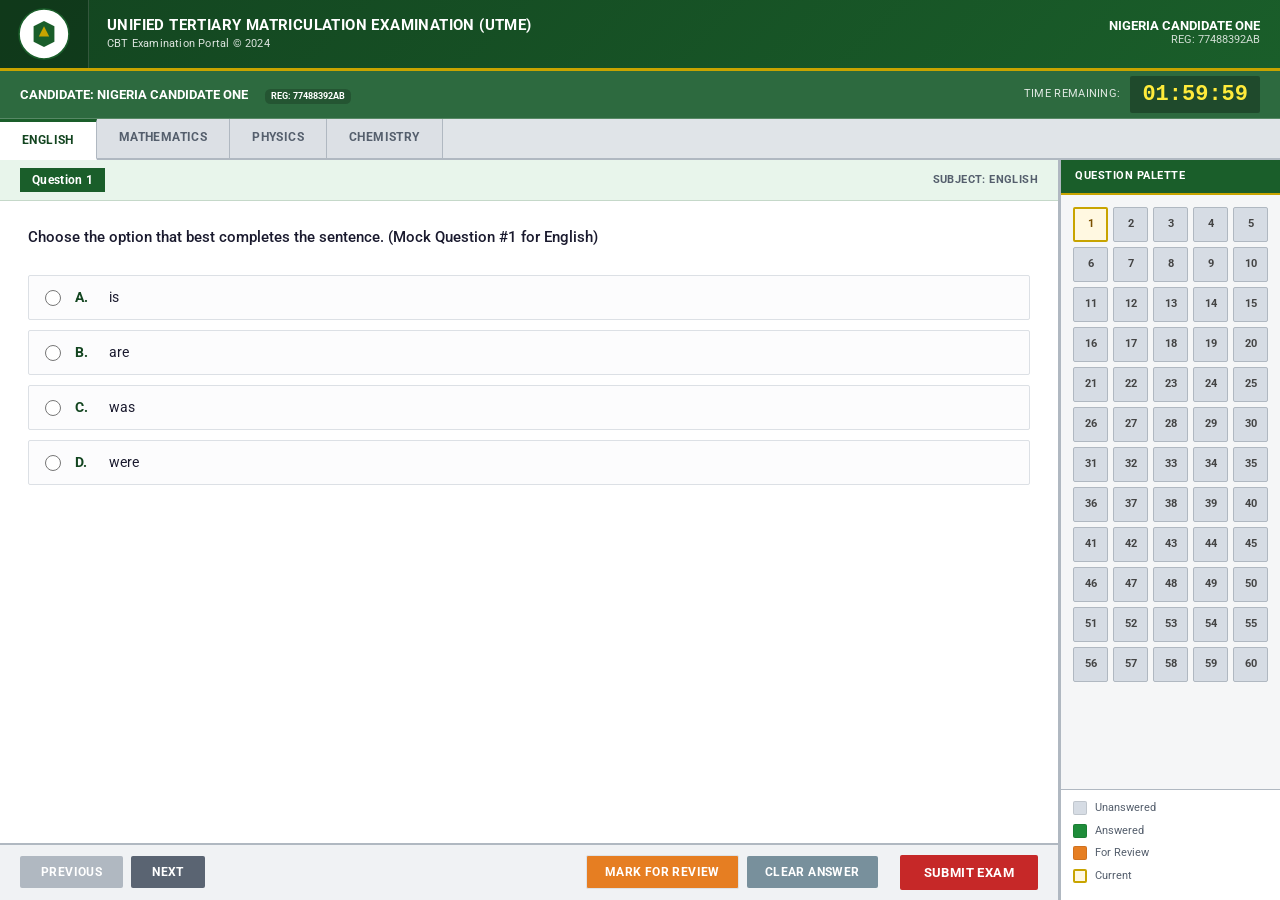
==== exam.html @ d885ccbb "first commit" ====
<!DOCTYPE html>
<html lang="en">
<head>
    <meta charset="UTF-8">
    <meta name="viewport" content="width=device-width, initial-scale=1.0">
    <title>UTME CBT Examination - Live</title>
    <link href="https://cdn.jsdelivr.net/npm/bootstrap@5.3.0/dist/css/bootstrap.min.css" rel="stylesheet">
    <link rel="stylesheet" href="css/style.css">
</head>
<body class="exam-body">

    <header class="jamb-header">
        <div class="header-logo-wrap">
            <svg class="logo-svg" viewBox="0 0 100 100" xmlns="http://www.w3.org/2000/svg">
                <circle cx="50" cy="50" r="48" fill="#fff" stroke="#1a5e2a" stroke-width="3"/>
                <path d="M30 35 L50 25 L70 35 L70 65 L50 75 L30 65 Z" fill="#1a5e2a" />
                <path d="M50 35 L60 55 L40 55 Z" fill="#c8a400" />
            </svg>
        </div>
        <div class="header-text">
            <h1>Unified Tertiary Matriculation Examination (UTME)</h1>
            <small>CBT Examination Portal &copy; 2024</small>
        </div>
        <div class="header-right">
            <div class="text-end">
                <div class="fw-bold" style="line-height:1; font-size:13px;" id="userNameHeader">NIGERIA CANDIDATE ONE</div>
                <div style="font-size:11px; opacity:0.8;" id="userRegHeader">REG: 77488392AB</div>
            </div>
        </div>
    </header>

    <div class="cand-strip">
        <div>
            <span class="cand-name me-3" id="stripName">CANDIDATE: NIGERIA CANDIDATE ONE</span>
            <span class="badge" style="background:rgba(0,0,0,0.2);" id="stripReg">REG: 77488392AB</span>
        </div>
        <div class="timer-wrap">
            <span class="timer-label">Time Remaining:</span>
            <div class="timer-display" id="timerDisplay">02:00:00</div>
        </div>
    </div>

    <!-- Subject Tabs -->
    <div class="subject-tabs-bar" id="subjectTabsContainer">
        <!-- Tabs injected by JS -->
    </div>

    <div class="exam-main">
        <!-- Left Side: Questions -->
        <div class="q-panel">
            <div class="q-panel-header">
                <div class="q-num-badge" id="questionNumberLabel">Question 1</div>
                <div class="q-subject-tag" id="activeSubjectDisplay">SUBJECT: USE OF ENGLISH</div>
            </div>

            <div class="q-body">
                <div class="q-text" id="questionText">
                    Loading question...
                </div>

                <div class="options-container" id="optionsList">
                    <!-- Options injected by JS -->
                </div>
            </div>

            <div class="q-controls">
                <div class="ctrl-group">
                    <button class="btn-ctrl btn-prev-next px-4" id="prevBtn">PREVIOUS</button>
                    <button class="btn-ctrl btn-prev-next px-4" id="nextBtn">NEXT</button>
                </div>
                <div class="ctrl-group">
                    <button class="btn-ctrl btn-review border" id="reviewBtn">MARK FOR REVIEW</button>
                    <button class="btn-ctrl btn-clear" id="clearBtn">CLEAR ANSWER</button>
                    <button class="btn-ctrl btn-submit-exam ms-3" id="submitBtn">SUBMIT EXAM</button>
                </div>
            </div>
        </div>

        <!-- Right Side: Palette -->
        <div class="palette-panel">
            <div class="palette-header">Question Palette</div>
            <div class="palette-grid" id="paletteGrid">
                <!-- Numbers injected by JS: pal-btn -->
            </div>

            <div class="palette-legend">
                <div class="legend-row">
                    <div class="legend-box" style="background:var(--unanswered);"></div>
                    <span>Unanswered</span>
                </div>
                <div class="legend-row">
                    <div class="legend-box" style="background:var(--answered);"></div>
                    <span>Answered</span>
                </div>
                <div class="legend-row">
                    <div class="legend-box" style="background:var(--review);"></div>
                    <span>For Review</span>
                </div>
                <div class="legend-row">
                    <div class="legend-box" style="background:var(--current-bg); border:2px solid var(--current-border);"></div>
                    <span>Current</span>
                </div>
            </div>
        </div>
    </div>

    <!-- Review Summary Modal -->
    <div class="modal fade" id="summaryModal" data-bs-backdrop="static" tabindex="-1">
        <div class="modal-dialog modal-lg modal-dialog-centered">
            <div class="modal-content">
                <div class="modal-header jamb-modal-header">
                    <h5 class="modal-title fw-bold" style="font-size: 16px;">EXAMINATION REVIEW SUMMARY</h5>
                    <button type="button" class="btn-close" data-bs-dismiss="modal"></button>
                </div>
                <div class="modal-body p-4">
                    <div id="summaryContent">
                        <!-- Summary table: summary-tbl -->
                    </div>
                </div>
                <div class="modal-footer">
                    <button type="button" class="btn-ctrl btn-prev-next" data-bs-dismiss="modal">RETURN TO EXAM</button>
                    <button type="button" class="btn-ctrl btn-submit-exam" id="confirmSubmitBtn">FINAL SUBMIT</button>
                </div>
            </div>
        </div>
    </div>

    <!-- Final Confirmation Modal -->
    <div class="modal fade" id="confirmModal" tabindex="-1">
        <div class="modal-dialog modal-dialog-centered">
            <div class="modal-content">
                <div class="modal-body confirm-body">
                    <div class="warn-icon">⚠️</div>
                    <h5>Confirm Final Submission?</h5>
                    <p>Once you click confirm, your examination will be ended and you will no longer be able to make changes to your answers.</p>
                    <div class="d-flex gap-2">
                        <button class="btn-jamb-outline flex-fill py-2" data-bs-dismiss="modal">CANCEL</button>
                        <button class="btn-jamb flex-fill py-2" onclick="finalProcess()" style="background:#c62828;">CONFIRM SUBMISSION</button>
                    </div>
                </div>
            </div>
        </div>
    </div>

    <script src="https://cdn.jsdelivr.net/npm/bootstrap@5.3.0/dist/js/bootstrap.bundle.min.js"></script>
    <script src="js/questions.js"></script>
    <script src="js/app.js"></script>
</body>
</html>
---- css/style.css ----
/* ============================================
   JAMB CBT — Authentic Exam Interface v2
   Primary Color: JAMB Green (#1a5e2a)
   ============================================ */

@import url('https://fonts.googleapis.com/css2?family=Roboto:wght@400;500;700&display=swap');

:root {
    --jamb-green:       #1a5e2a;
    --jamb-green-dark:  #134520;
    --jamb-green-light: #e8f5eb;
    --jamb-gold:        #c8a400;
    --jamb-border:      #b0b8c1;
    --jamb-bg:          #eaecef;
    --white:            #ffffff;
    --text-dark:        #1a1a2e;
    --text-muted:       #555f6d;

    --unanswered:       #d6dce4;
    --answered:         #1e8c3a;
    --current-bg:       #fff8e1;
    --current-border:   #c8a400;
    --review:           #e67e22;
}

*, *::before, *::after { box-sizing: border-box; }

html, body {
    margin: 0; padding: 0;
    font-family: 'Roboto', 'Segoe UI', sans-serif;
    background: var(--jamb-bg);
    color: var(--text-dark);
    font-size: 14px;
}

/* =====================
   SHARED HEADER
   ===================== */
.jamb-header {
    background: linear-gradient(135deg, var(--jamb-green-dark) 0%, var(--jamb-green) 100%);
    color: var(--white);
    padding: 0;
    display: flex;
    align-items: stretch;
    border-bottom: 3px solid var(--jamb-gold);
    box-shadow: 0 2px 8px rgba(0,0,0,0.25);
    min-height: 70px;
}

.header-logo-wrap {
    display: flex;
    align-items: center;
    background: rgba(0,0,0,0.18);
    padding: 8px 18px;
    border-right: 1px solid rgba(255,255,255,0.15);
}

.header-logo-wrap .logo-svg {
    width: 52px;
    height: 52px;
    flex-shrink: 0;
}

.header-text {
    padding: 8px 18px;
    display: flex;
    flex-direction: column;
    justify-content: center;
}

.header-text h1 {
    font-size: 15px;
    font-weight: 700;
    margin: 0;
    letter-spacing: 0.4px;
    text-transform: uppercase;
}

.header-text small {
    font-size: 11px;
    opacity: 0.85;
    letter-spacing: 0.2px;
    margin-top: 2px;
}

.header-right {
    margin-left: auto;
    display: flex;
    align-items: center;
    padding: 8px 20px;
    font-size: 12px;
    text-align: right;
    gap: 12px;
}

.header-badge {
    background: var(--jamb-gold);
    color: #1a1a00;
    font-weight: 700;
    font-size: 10px;
    padding: 3px 10px;
    text-transform: uppercase;
    letter-spacing: 0.5px;
}

/* =====================
   LOGIN PAGE
   ===================== */
.login-page-body {
    background: var(--jamb-bg);
    min-height: 100vh;
}

.login-outer {
    min-height: calc(100vh - 73px);
    display: flex;
    align-items: center;
    justify-content: center;
    padding: 30px 15px;
}

.login-box {
    background: var(--white);
    width: 100%;
    max-width: 420px;
    border-top: 4px solid var(--jamb-green);
    border-bottom: 4px solid var(--jamb-gold);
    box-shadow: 0 4px 20px rgba(0,0,0,0.12);
    padding: 0;
    overflow: hidden;
}

.login-box-header {
    background: var(--jamb-green-light);
    border-bottom: 1px solid #c5d8c9;
    padding: 22px 30px;
    text-align: center;
}

.login-box-header .logo-ring {
    display: inline-flex;
    align-items: center;
    justify-content: center;
    width: 70px; height: 70px;
    border-radius: 50%;
    background: var(--white);
    border: 3px solid var(--jamb-green);
    box-shadow: 0 2px 10px rgba(26,94,42,0.2);
    margin-bottom: 12px;
}

.login-box-header h2 {
    color: var(--jamb-green-dark);
    font-size: 16px;
    font-weight: 700;
    text-transform: uppercase;
    letter-spacing: 0.5px;
    margin: 0;
    line-height: 1.4;
}

.login-box-header .exam-year {
    font-size: 12px;
    color: var(--text-muted);
    margin-top: 4px;
}

.login-box-body {
    padding: 28px 30px 24px;
}

.form-label-jamb {
    font-size: 12px;
    font-weight: 700;
    color: var(--text-muted);
    text-transform: uppercase;
    letter-spacing: 0.4px;
    margin-bottom: 5px;
    display: block;
}

.input-jamb {
    width: 100%;
    padding: 10px 14px;
    font-size: 14px;
    border: 1px solid var(--jamb-border);
    border-radius: 2px;
    background: #f9fafb;
    color: var(--text-dark);
    outline: none;
    transition: border-color 0.2s, box-shadow 0.2s;
    font-family: inherit;
}

.input-jamb:focus {
    border-color: var(--jamb-green);
    box-shadow: 0 0 0 3px rgba(26,94,42,0.1);
    background: var(--white);
}

.btn-jamb {
    display: inline-block;
    background: var(--jamb-green);
    color: var(--white);
    border: none;
    border-radius: 2px;
    padding: 11px 24px;
    font-size: 13px;
    font-weight: 700;
    letter-spacing: 0.6px;
    text-transform: uppercase;
    cursor: pointer;
    transition: background 0.2s, box-shadow 0.2s;
    font-family: inherit;
}

.btn-jamb:hover { background: var(--jamb-green-dark); box-shadow: 0 3px 10px rgba(0,0,0,0.18); }
.btn-jamb:disabled { background: #8aab91; cursor: not-allowed; box-shadow: none; }

.btn-jamb-outline {
    display: inline-block;
    background: transparent;
    color: var(--jamb-green);
    border: 2px solid var(--jamb-green);
    border-radius: 2px;
    padding: 9px 20px;
    font-size: 12px;
    font-weight: 700;
    letter-spacing: 0.5px;
    text-transform: uppercase;
    cursor: pointer;
    transition: all 0.2s;
    font-family: inherit;
}

.btn-jamb-outline:hover { background: var(--jamb-green); color: var(--white); }

.btn-gold {
    background: var(--jamb-gold);
    color: #1a1a00;
    border: none;
    border-radius: 2px;
    padding: 11px 28px;
    font-size: 13px;
    font-weight: 700;
    letter-spacing: 0.5px;
    text-transform: uppercase;
    cursor: pointer;
    transition: background 0.2s;
    font-family: inherit;
}

.btn-gold:hover { background: #a88700; }

.error-msg {
    background: #fff0f0;
    border-left: 3px solid #cc0000;
    color: #cc0000;
    font-size: 12px;
    padding: 8px 12px;
    margin-bottom: 14px;
    display: none;
}

.login-footer {
    text-align: center;
    padding: 12px 30px;
    background: #f5f5f5;
    border-top: 1px solid #e0e0e0;
    font-size: 11px;
    color: var(--text-muted);
}

/* =====================
   PAGE CONTAINER (Verification, Instructions)
   ===================== */
.page-wrap {
    max-width: 900px;
    margin: 24px auto;
    background: var(--white);
    border: 1px solid var(--jamb-border);
    box-shadow: 0 2px 8px rgba(0,0,0,0.08);
}

.page-title-bar {
    background: var(--jamb-green);
    color: var(--white);
    padding: 12px 24px;
    font-size: 14px;
    font-weight: 700;
    text-transform: uppercase;
    letter-spacing: 0.5px;
    border-bottom: 3px solid var(--jamb-gold);
}

.page-body {
    padding: 28px 32px;
}

/* Candidate Info Table */
.cand-photo {
    width: 130px;
    height: 155px;
    object-fit: cover;
    border: 3px solid var(--jamb-green);
    display: block;
    margin: 0 auto 8px;
}

.cand-reg-label {
    background: var(--jamb-green);
    color: var(--white);
    font-size: 11px;
    font-weight: 700;
    text-align: center;
    padding: 4px 6px;
    letter-spacing: 0.3px;
}

.info-tbl {
    width: 100%;
    border-collapse: collapse;
}

.info-tbl tr {
    border-bottom: 1px solid #e8ecef;
}

.info-tbl tr:last-child { border-bottom: none; }

.info-tbl td {
    padding: 10px 14px;
    font-size: 13px;
    vertical-align: top;
}

.info-tbl td:first-child {
    width: 220px;
    font-weight: 700;
    color: var(--text-muted);
    text-transform: uppercase;
    font-size: 11px;
    letter-spacing: 0.3px;
    background: #f8f9fa;
    border-right: 1px solid #e8ecef;
}

.info-tbl td:last-child {
    font-weight: 500;
    color: var(--text-dark);
}

/* Instructions */
.instr-box {
    border: 1px solid #c5d8c9;
    background: #f7fbf8;
    padding: 20px 24px;
    max-height: 380px;
    overflow-y: auto;
}

.instr-box ol {
    margin: 0;
    padding-left: 20px;
}

.instr-box li {
    margin-bottom: 12px;
    line-height: 1.6;
    font-size: 13px;
}

.instr-box li strong { color: var(--jamb-green-dark); }

.legend-dot {
    display: inline-block;
    width: 14px; height: 14px;
    border-radius: 2px;
    vertical-align: middle;
    margin-right: 6px;
}

.confirm-check-wrap {
    background: #fffbe6;
    border: 1px solid var(--jamb-gold);
    padding: 14px 18px;
    margin-top: 18px;
    display: flex;
    align-items: center;
    gap: 12px;
}

.confirm-check-wrap input[type=checkbox] {
    width: 18px; height: 18px;
    accent-color: var(--jamb-green);
    cursor: pointer;
    flex-shrink: 0;
}

.confirm-check-wrap label {
    font-size: 13px;
    font-weight: 600;
    color: var(--text-dark);
    cursor: pointer;
    margin: 0;
}

.page-actions {
    display: flex;
    justify-content: space-between;
    align-items: center;
    padding: 16px 32px;
    background: #f5f6f7;
    border-top: 1px solid var(--jamb-border);
}

/* =====================
   EXAM INTERFACE — Full Screen
   ===================== */

body.exam-body {
    background: #d8dce0;
    overflow: hidden;
    height: 100vh;
    display: flex;
    flex-direction: column;
}

/* Candidate strip below header */
.cand-strip {
    background: #2d6a3f;
    color: var(--white);
    display: flex;
    justify-content: space-between;
    align-items: center;
    padding: 5px 20px;
    font-size: 12px;
    border-bottom: 1px solid rgba(255,255,255,0.2);
}

.cand-strip .cand-name { font-weight: 700; font-size: 13px; }

.timer-wrap {
    display: flex;
    align-items: center;
    gap: 10px;
}

.timer-label {
    font-size: 11px;
    opacity: 0.85;
    text-transform: uppercase;
    letter-spacing: 0.3px;
}

.timer-display {
    font-size: 22px;
    font-weight: 700;
    color: #ffeb3b;
    font-family: 'Courier New', monospace;
    background: rgba(0,0,0,0.3);
    padding: 2px 12px;
    border-radius: 2px;
    min-width: 120px;
    text-align: center;
}

.timer-display.danger { color: #ff5252; animation: blink 1s step-end infinite; }

@keyframes blink {
    50% { opacity: 0.4; }
}

/* Subject Tabs */
.subject-tabs-bar {
    display: flex;
    background: #e0e4e8;
    border-bottom: 2px solid var(--jamb-border);
    flex-shrink: 0;
}

.stab {
    padding: 9px 22px;
    font-size: 12px;
    font-weight: 700;
    text-transform: uppercase;
    letter-spacing: 0.4px;
    cursor: pointer;
    border-right: 1px solid var(--jamb-border);
    color: var(--text-muted);
    background: #dce0e5;
    transition: all 0.15s;
    user-select: none;
}

.stab:hover { background: #cdd3da; }

.stab.active {
    background: var(--white);
    color: var(--jamb-green-dark);
    border-top: 3px solid var(--jamb-green);
    border-bottom: 2px solid var(--white);
    margin-bottom: -2px;
}

/* Main Exam Layout */
.exam-main {
    display: flex;
    flex: 1;
    overflow: hidden;
}

/* Question Panel */
.q-panel {
    flex: 1;
    background: var(--white);
    display: flex;
    flex-direction: column;
    border-right: 2px solid var(--jamb-border);
    overflow: hidden;
}

.q-panel-header {
    background: var(--jamb-green-light);
    border-bottom: 1px solid #c5d8c9;
    padding: 8px 20px;
    display: flex;
    align-items: center;
    justify-content: space-between;
    flex-shrink: 0;
}

.q-num-badge {
    background: var(--jamb-green);
    color: var(--white);
    font-size: 12px;
    font-weight: 700;
    padding: 3px 12px;
    letter-spacing: 0.3px;
}

.q-subject-tag {
    font-size: 11px;
    font-weight: 700;
    color: var(--text-muted);
    text-transform: uppercase;
    letter-spacing: 0.4px;
}

.q-body {
    flex: 1;
    overflow-y: auto;
    padding: 24px 28px;
}

.q-text {
    font-size: 15px;
    line-height: 1.7;
    color: var(--text-dark);
    margin-bottom: 24px;
    font-weight: 500;
}

/* Options */
.option-row {
    display: flex;
    align-items: flex-start;
    gap: 14px;
    padding: 11px 16px;
    border: 1px solid #dce0e5;
    margin-bottom: 10px;
    cursor: pointer;
    border-radius: 2px;
    transition: all 0.15s;
    background: #fcfcfd;
}

.option-row:hover {
    background: var(--jamb-green-light);
    border-color: #a5c8ad;
}

.option-row.selected {
    background: #e8f5eb;
    border-color: var(--jamb-green);
    border-left-width: 3px;
}

.option-row input[type=radio] {
    margin-top: 3px;
    accent-color: var(--jamb-green);
    width: 16px; height: 16px;
    flex-shrink: 0;
    cursor: pointer;
}

.option-letter {
    font-weight: 700;
    color: var(--jamb-green-dark);
    font-size: 14px;
    min-width: 20px;
    flex-shrink: 0;
}

.option-text {
    font-size: 14px;
    line-height: 1.5;
    color: var(--text-dark);
}

/* Bottom Controls */
.q-controls {
    background: #f0f2f4;
    border-top: 2px solid var(--jamb-border);
    padding: 10px 20px;
    display: flex;
    justify-content: space-between;
    align-items: center;
    flex-shrink: 0;
    flex-wrap: wrap;
    gap: 8px;
}

.ctrl-group { display: flex; gap: 8px; align-items: center; }

.btn-ctrl {
    padding: 7px 18px;
    font-size: 12px;
    font-weight: 700;
    letter-spacing: 0.4px;
    text-transform: uppercase;
    border: none;
    border-radius: 2px;
    cursor: pointer;
    font-family: inherit;
    transition: all 0.15s;
}

.btn-prev-next {
    background: #5a6472;
    color: var(--white);
}
.btn-prev-next:hover { background: #434b57; }
.btn-prev-next:disabled { background: #b0b8c1; cursor: not-allowed; }

.btn-review {
    background: var(--review);
    color: var(--white);
}
.btn-review:hover { background: #c0671a; }

.btn-clear {
    background: #78909c;
    color: var(--white);
}
.btn-clear:hover { background: #546e7a; }

.btn-submit-exam {
    background: #c62828;
    color: var(--white);
    font-size: 13px;
    padding: 8px 24px;
}
.btn-submit-exam:hover { background: #a81f1f; box-shadow: 0 2px 8px rgba(198,40,40,0.3); }

/* Palette Panel */
.palette-panel {
    width: 220px;
    background: #f5f6f7;
    border-left: 1px solid var(--jamb-border);
    display: flex;
    flex-direction: column;
    overflow: hidden;
    flex-shrink: 0;
}

.palette-header {
    background: var(--jamb-green);
    color: var(--white);
    font-size: 11px;
    font-weight: 700;
    text-transform: uppercase;
    letter-spacing: 0.5px;
    padding: 8px 14px;
    border-bottom: 2px solid var(--jamb-gold);
    flex-shrink: 0;
}

.palette-grid {
    flex: 1;
    overflow-y: auto;
    padding: 12px;
    display: grid;
    grid-template-columns: repeat(5, 1fr);
    gap: 5px;
    align-content: start;
}

.pal-btn {
    aspect-ratio: 1;
    display: flex;
    align-items: center;
    justify-content: center;
    font-size: 11px;
    font-weight: 700;
    border: 1px solid #b0b8c1;
    cursor: pointer;
    border-radius: 2px;
    background: var(--unanswered);
    color: #444;
    transition: all 0.1s;
    user-select: none;
}

.pal-btn:hover { filter: brightness(0.9); }

.pal-btn.answered {
    background: var(--answered);
    color: var(--white);
    border-color: #157030;
}

.pal-btn.review {
    background: var(--review);
    color: var(--white);
    border-color: #c0671a;
}

.pal-btn.current {
    background: var(--current-bg);
    border: 2px solid var(--current-border);
    color: #7a5000;
}

.pal-btn.answered.current {
    background: #b8e6c2;
    border: 2px solid var(--current-border);
    color: #1a5e2a;
}

.palette-legend {
    padding: 10px 12px;
    border-top: 1px solid var(--jamb-border);
    background: var(--white);
    flex-shrink: 0;
}

.legend-row {
    display: flex;
    align-items: center;
    gap: 8px;
    margin-bottom: 6px;
    font-size: 11px;
    color: var(--text-muted);
}

.legend-box {
    width: 14px; height: 14px;
    border-radius: 2px;
    flex-shrink: 0;
    border: 1px solid rgba(0,0,0,0.1);
}

/* =====================
   MODALS
   ===================== */
.modal-content { border-radius: 2px; border: 1px solid var(--jamb-border); }
.modal-header.jamb-modal-header {
    background: var(--jamb-green);
    color: var(--white);
    border-bottom: 2px solid var(--jamb-gold);
    border-radius: 1px 1px 0 0;
    padding: 14px 20px;
}

.modal-header.jamb-modal-header .btn-close {
    filter: invert(1);
    opacity: 0.85;
}

.modal-footer { border-top: 1px solid #dee2e6; padding: 12px 16px; }

/* Summary table */
.summary-tbl { width: 100%; border-collapse: collapse; font-size: 13px; }
.summary-tbl th {
    background: var(--jamb-green);
    color: var(--white);
    padding: 9px 14px;
    text-align: left;
    font-size: 12px;
    letter-spacing: 0.3px;
}
.summary-tbl td { padding: 9px 14px; border-bottom: 1px solid #e8ecef; }
.summary-tbl tr:last-child td { border-bottom: none; }
.summary-tbl tr:nth-child(even) td { background: #f8f9fa; }
.col-answered { color: var(--answered); font-weight: 700; }
.col-unanswered { color: #c62828; font-weight: 700; }
.col-review { color: var(--review); font-weight: 700; }

/* Confirmation modal */
.confirm-body {
    text-align: center;
    padding: 28px 24px;
}
.confirm-body .warn-icon { font-size: 48px; line-height: 1; margin-bottom: 12px; }
.confirm-body h5 { font-weight: 700; font-size: 16px; margin-bottom: 6px; }
.confirm-body p { font-size: 13px; color: var(--text-muted); margin-bottom: 20px; }

/* =====================
   SUCCESS PAGE
   ===================== */
.success-wrap {
    min-height: calc(100vh - 73px);
    display: flex;
    align-items: center;
    justify-content: center;
    padding: 30px 15px;
}

.success-card {
    background: var(--white);
    max-width: 560px;
    width: 100%;
    border-top: 5px solid var(--answered);
    border-bottom: 3px solid var(--jamb-gold);
    box-shadow: 0 4px 20px rgba(0,0,0,0.12);
}

.success-head {
    background: var(--jamb-green-light);
    border-bottom: 1px solid #c5d8c9;
    padding: 26px 30px;
    text-align: center;
}

.success-icon {
    width: 72px; height: 72px;
    border-radius: 50%;
    background: var(--answered);
    display: inline-flex;
    align-items: center;
    justify-content: center;
    margin-bottom: 14px;
    box-shadow: 0 4px 16px rgba(30,140,58,0.3);
}

.success-icon svg { width: 40px; height: 40px; }

.success-head h2 {
    color: var(--jamb-green-dark);
    font-size: 20px;
    font-weight: 700;
    margin: 0 0 4px;
}

.success-head p {
    color: var(--text-muted);
    font-size: 13px;
    margin: 0;
}

.success-body { padding: 24px 32px; }

.receipt-tbl { width: 100%; border-collapse: collapse; }
.receipt-tbl td {
    padding: 9px 8px;
    font-size: 13px;
    border-bottom: 1px solid #f0f0f0;
}
.receipt-tbl td:first-child {
    font-weight: 700;
    color: var(--text-muted);
    font-size: 11px;
    text-transform: uppercase;
    letter-spacing: 0.3px;
    width: 170px;
}
.receipt-tbl td:last-child { color: var(--text-dark); font-weight: 500; }
.receipt-tbl tr:last-child td { border-bottom: none; }

.success-notice {
    background: #e8f5eb;
    border-left: 3px solid var(--answered);
    padding: 10px 14px;
    font-size: 12px;
    color: #1a5e2a;
    margin-top: 16px;
}

.success-footer {
    padding: 16px 32px;
    border-top: 1px solid #eee;
    background: #f9f9f9;
    text-align: center;
}
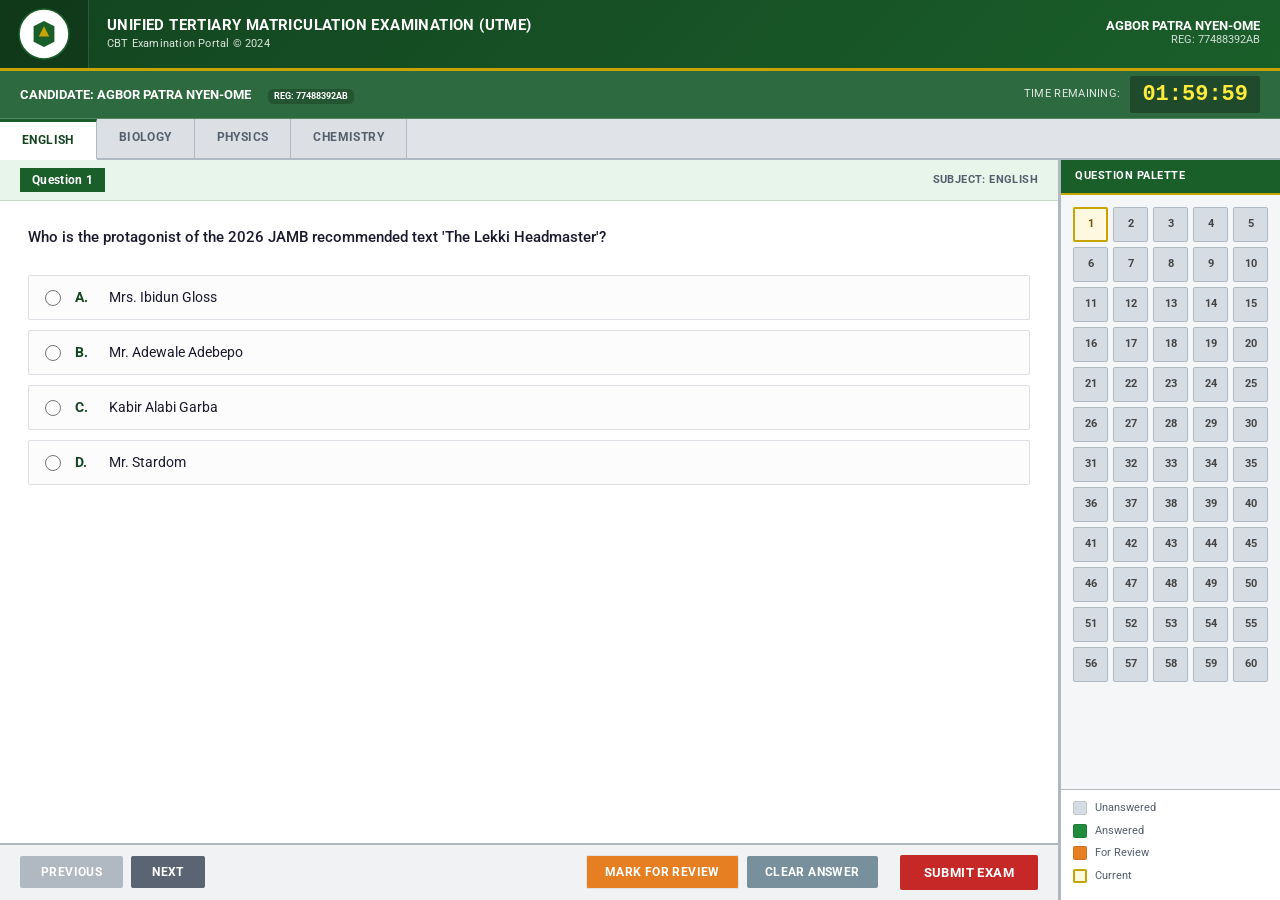
==== commit 8e4379d3: "added biology" ====
--- a/exam.html
+++ b/exam.html
@@ -23,16 +23,16 @@
         </div>
         <div class="header-right">
             <div class="text-end">
-                <div class="fw-bold" style="line-height:1; font-size:13px;" id="userNameHeader">NIGERIA CANDIDATE ONE</div>
-                <div style="font-size:11px; opacity:0.8;" id="userRegHeader">REG: 77488392AB</div>
+                <div class="fw-bold" style="line-height:1; font-size:13px;" id="userNameHeader">AGBOR PATRA NYEN-OME</div>
+                <div style="font-size:11px; opacity:0.8;" id="userRegHeader">REG: 202662224846EH</div>
             </div>
         </div>
     </header>
 
     <div class="cand-strip">
         <div>
-            <span class="cand-name me-3" id="stripName">CANDIDATE: NIGERIA CANDIDATE ONE</span>
-            <span class="badge" style="background:rgba(0,0,0,0.2);" id="stripReg">REG: 77488392AB</span>
+            <span class="cand-name me-3" id="stripName">CANDIDATE: AGBOR PATRA NYEN-OME</span>
+            <span class="badge" style="background:rgba(0,0,0,0.2);" id="stripReg">REG: 202662224846EH</span>
         </div>
         <div class="timer-wrap">
             <span class="timer-label">Time Remaining:</span>
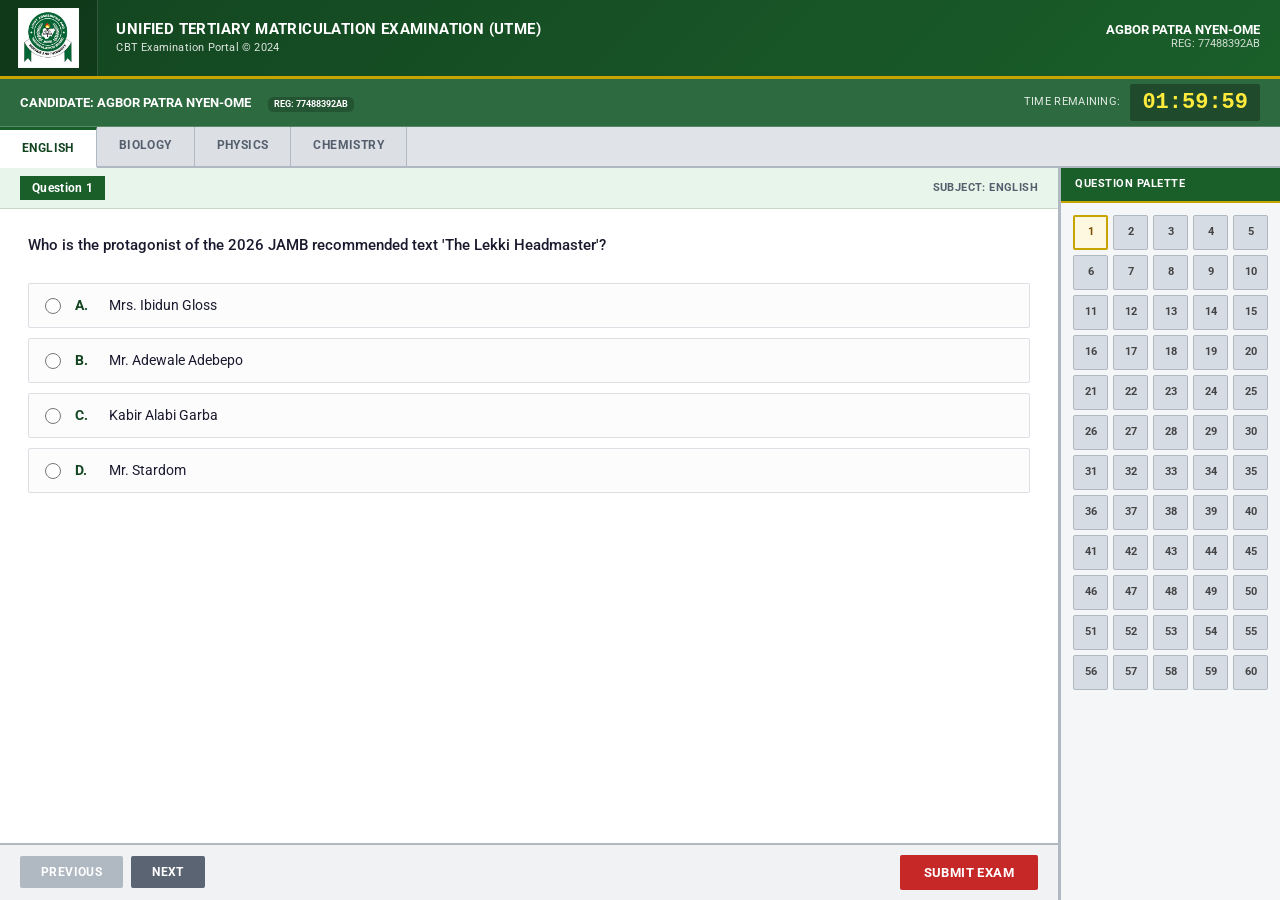
==== commit 4d1c9dec: "edited pages, added logo" ====
--- a/exam.html
+++ b/exam.html
@@ -11,11 +11,7 @@
 
     <header class="jamb-header">
         <div class="header-logo-wrap">
-            <svg class="logo-svg" viewBox="0 0 100 100" xmlns="http://www.w3.org/2000/svg">
-                <circle cx="50" cy="50" r="48" fill="#fff" stroke="#1a5e2a" stroke-width="3"/>
-                <path d="M30 35 L50 25 L70 35 L70 65 L50 75 L30 65 Z" fill="#1a5e2a" />
-                <path d="M50 35 L60 55 L40 55 Z" fill="#c8a400" />
-            </svg>
+            <img src="assets/Images/jamb-logo.jfif" alt="JAMB Logo" class="jamb-logo-img" style="height: 60px; width: auto;">
         </div>
         <div class="header-text">
             <h1>Unified Tertiary Matriculation Examination (UTME)</h1>
@@ -69,8 +65,6 @@
                     <button class="btn-ctrl btn-prev-next px-4" id="nextBtn">NEXT</button>
                 </div>
                 <div class="ctrl-group">
-                    <button class="btn-ctrl btn-review border" id="reviewBtn">MARK FOR REVIEW</button>
-                    <button class="btn-ctrl btn-clear" id="clearBtn">CLEAR ANSWER</button>
                     <button class="btn-ctrl btn-submit-exam ms-3" id="submitBtn">SUBMIT EXAM</button>
                 </div>
             </div>
@@ -83,60 +77,27 @@
                 <!-- Numbers injected by JS: pal-btn -->
             </div>
 
-            <div class="palette-legend">
-                <div class="legend-row">
-                    <div class="legend-box" style="background:var(--unanswered);"></div>
-                    <span>Unanswered</span>
-                </div>
-                <div class="legend-row">
-                    <div class="legend-box" style="background:var(--answered);"></div>
-                    <span>Answered</span>
-                </div>
-                <div class="legend-row">
-                    <div class="legend-box" style="background:var(--review);"></div>
-                    <span>For Review</span>
-                </div>
-                <div class="legend-row">
-                    <div class="legend-box" style="background:var(--current-bg); border:2px solid var(--current-border);"></div>
-                    <span>Current</span>
-                </div>
-            </div>
-        </div>
-    </div>
 
-    <!-- Review Summary Modal -->
-    <div class="modal fade" id="summaryModal" data-bs-backdrop="static" tabindex="-1">
-        <div class="modal-dialog modal-lg modal-dialog-centered">
-            <div class="modal-content">
-                <div class="modal-header jamb-modal-header">
-                    <h5 class="modal-title fw-bold" style="font-size: 16px;">EXAMINATION REVIEW SUMMARY</h5>
-                    <button type="button" class="btn-close" data-bs-dismiss="modal"></button>
-                </div>
-                <div class="modal-body p-4">
-                    <div id="summaryContent">
-                        <!-- Summary table: summary-tbl -->
-                    </div>
-                </div>
-                <div class="modal-footer">
-                    <button type="button" class="btn-ctrl btn-prev-next" data-bs-dismiss="modal">RETURN TO EXAM</button>
-                    <button type="button" class="btn-ctrl btn-submit-exam" id="confirmSubmitBtn">FINAL SUBMIT</button>
-                </div>
-            </div>
         </div>
     </div>
 
     <!-- Final Confirmation Modal -->
-    <div class="modal fade" id="confirmModal" tabindex="-1">
+    <div class="modal fade" id="confirmModal" tabindex="-1" data-bs-backdrop="static">
         <div class="modal-dialog modal-dialog-centered">
-            <div class="modal-content">
-                <div class="modal-body confirm-body">
-                    <div class="warn-icon">⚠️</div>
-                    <h5>Confirm Final Submission?</h5>
-                    <p>Once you click confirm, your examination will be ended and you will no longer be able to make changes to your answers.</p>
-                    <div class="d-flex gap-2">
-                        <button class="btn-jamb-outline flex-fill py-2" data-bs-dismiss="modal">CANCEL</button>
-                        <button class="btn-jamb flex-fill py-2" onclick="finalProcess()" style="background:#c62828;">CONFIRM SUBMISSION</button>
-                    </div>
+            <div class="modal-content" style="border-radius: 8px; border: 2px solid #1a5e2a; background: #f8f9fa;">
+                <div class="modal-header" style="background: linear-gradient(135deg, #1a5e2a 0%, #2d7a3a 100%); border-bottom: none;">
+                    <h5 class="modal-title fw-bold" style="color: white; font-size: 18px; w-100%;">FINAL SUBMISSION CONFIRMATION</h5>
+                </div>
+                <div class="modal-body p-4" style="text-align: center;">
+                    <div style="font-size: 48px; margin-bottom: 20px;">✓</div>
+                    <h6 style="color: #1a5e2a; font-weight: 600; margin-bottom: 15px; font-size: 16px;">Are you ready to submit your examination?</h6>
+                    <p style="color: #555; font-size: 14px; margin-bottom: 25px; line-height: 1.6;">
+                        <strong>⚠️ Important:</strong> Once submitted, you cannot modify your answers. Please ensure all your responses are final before proceeding.
+                    </p>
+                </div>
+                <div class="modal-footer" style="border-top: 1px solid #ddd; padding: 20px; gap: 10px;">
+                    <button class="btn-ctrl btn-prev-next flex-fill py-2" data-bs-dismiss="modal" style="background: #f0f0f0; color: #333; border: 1px solid #ccc;">CANCEL</button>
+                    <button class="btn-ctrl btn-submit-exam flex-fill py-2" onclick="finalProcess()" style="background: #c62828; color: white; border: none;">SUBMIT EXAM</button>
                 </div>
             </div>
         </div>
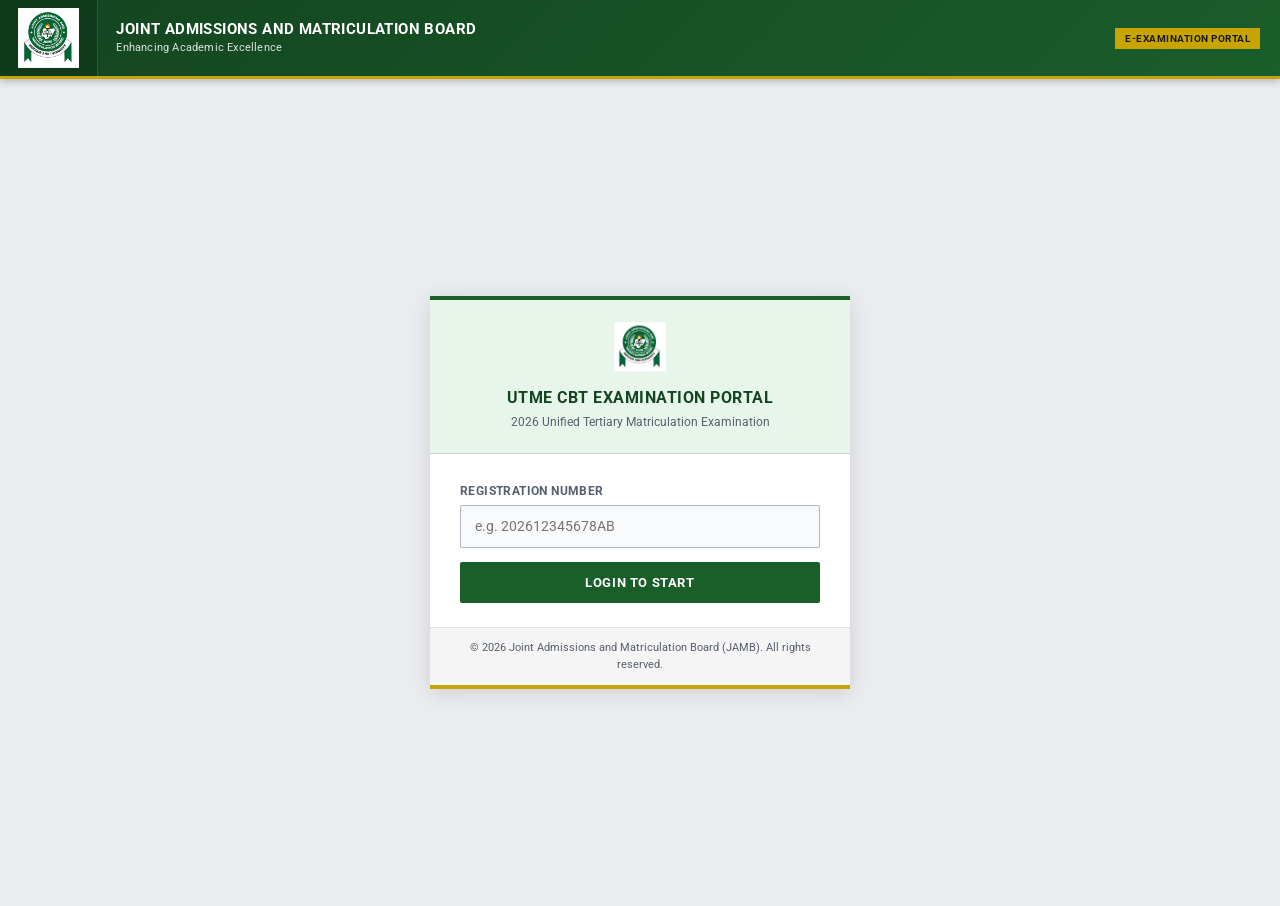
==== commit cd9bf64c: "added other candidates" ====
--- a/exam.html
+++ b/exam.html
@@ -15,7 +15,7 @@
         </div>
         <div class="header-text">
             <h1>Unified Tertiary Matriculation Examination (UTME)</h1>
-            <small>CBT Examination Portal &copy; 2024</small>
+            <small>CBT Examination Portal &copy; 2026</small>
         </div>
         <div class="header-right">
             <div class="text-end">
@@ -105,6 +105,7 @@
 
     <script src="https://cdn.jsdelivr.net/npm/bootstrap@5.3.0/dist/js/bootstrap.bundle.min.js"></script>
     <script src="js/questions.js"></script>
+    <script src="js/candidates.js"></script>
     <script src="js/app.js"></script>
 </body>
 </html>
